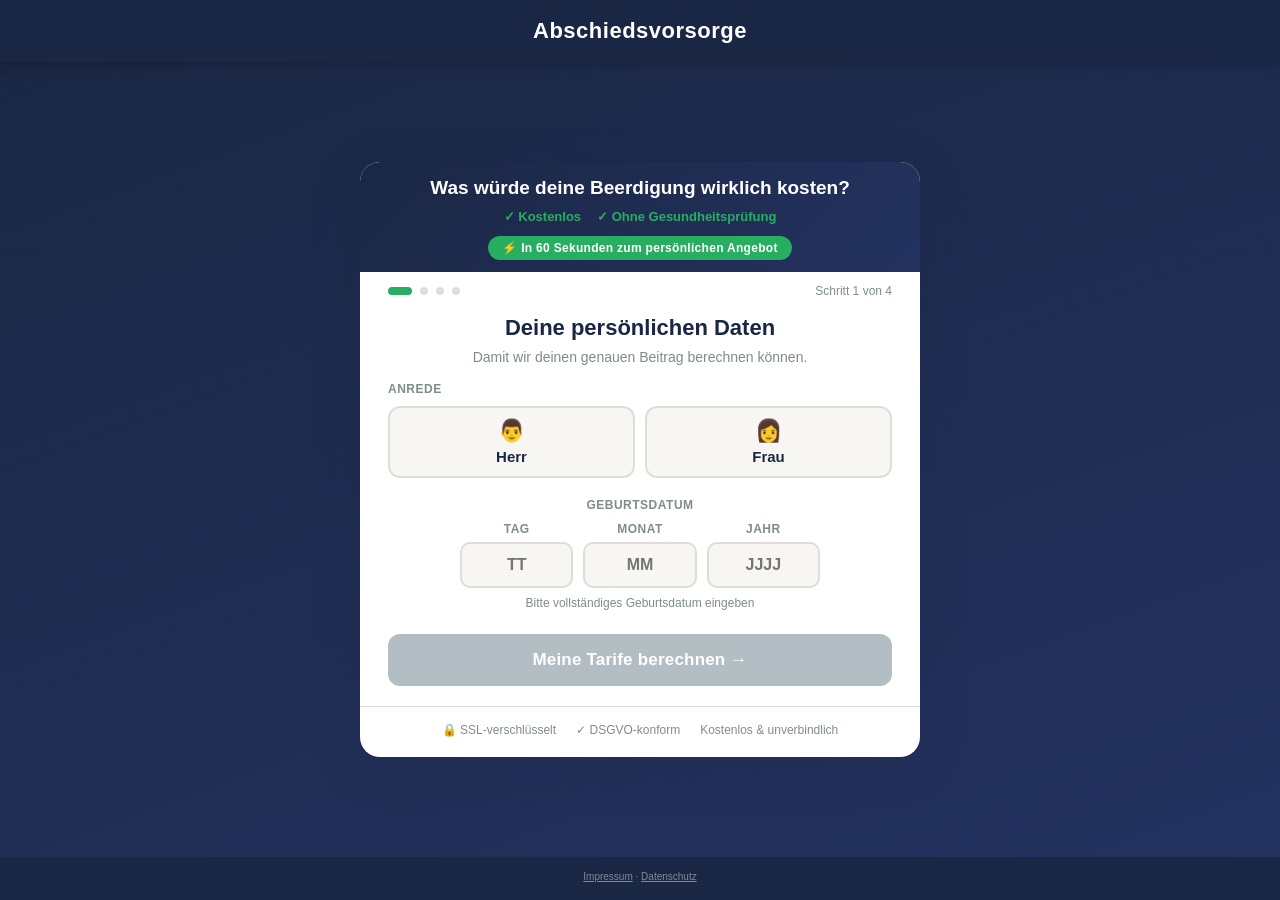
==== funnel/index.html @ d7d6e202 "Add Abschiedsvorsorge funnel" ====
<!DOCTYPE html>
<html lang="de">
<head>
<meta charset="UTF-8">
<meta name="viewport" content="width=device-width, initial-scale=1.0">
<title>Abschiedsvorsorge – Jetzt Beitrag berechnen</title>
<link href="https://fonts.googleapis.com/css2?family=Playfair+Display:wght@400;600;700&family=DM+Sans:wght@300;400;500;600&display=swap" rel="stylesheet">
<style>
  :root {
    --navy: #1a2744;
    --navy-light: #243260;
    --green: #27ae60;
    --green-dark: #1e8449;
    --gold: #c9a84c;
    --white: #ffffff;
    --off-white: #f8f6f2;
    --text: #2c3e50;
    --text-muted: #7f8c8d;
    --border: #e0ddd8;
    --shadow: 0 4px 24px rgba(26,39,68,0.10);
    --shadow-lg: 0 12px 48px rgba(26,39,68,0.18);
  }

  * { box-sizing: border-box; margin: 0; padding: 0; }

  html { height: 100%; }

  body {
    font-family: Arial, sans-serif;
    background: var(--navy);
    color: var(--text);
    height: 100%;
    display: flex;
    flex-direction: column;
    overflow: hidden;
  }

  /* ─── HEADER ─── */
  .header {
    background: var(--navy);
    padding: 18px 24px;
    display: flex;
    justify-content: center;
    align-items: center;
    position: sticky;
    top: 0;
    z-index: 100;
    box-shadow: 0 2px 12px rgba(0,0,0,0.2);
  }
  .logo {
    font-family: Arial, sans-serif;
    color: var(--white);
    font-size: 22px;
    font-weight: 700;
    letter-spacing: 0.5px;
  }
  .logo span { color: var(--white); }
  .trust-badge {
    position: absolute;
    right: 24px;
    background: rgba(39,174,96,0.15);
    border: 1px solid rgba(39,174,96,0.4);
    color: #5dbd85;
    font-size: 12px;
    font-weight: 500;
    padding: 5px 12px;
    border-radius: 20px;
    display: flex;
    align-items: center;
    gap: 5px;
  }

  /* ─── HERO ─── */
  .hero {
    background: linear-gradient(160deg, var(--navy) 0%, var(--navy-light) 100%);
    padding: 48px 24px 56px;
    text-align: center;
    position: relative;
    overflow: hidden;
  }
  .hero::before {
    content: '';
    position: absolute;
    top: -80px; right: -80px;
    width: 320px; height: 320px;
    border-radius: 50%;
    background: radial-gradient(circle, rgba(201,168,76,0.08) 0%, transparent 70%);
  }
  .hero-eyebrow {
    font-size: 13px;
    font-weight: 500;
    letter-spacing: 2px;
    text-transform: uppercase;
    color: var(--gold);
    margin-bottom: 16px;
  }
  .hero h1 {
    font-family: Arial, sans-serif;
    color: var(--white);
    font-size: clamp(26px, 5vw, 38px);
    font-weight: 700;
    line-height: 1.25;
    margin-bottom: 14px;
    max-width: 560px;
    margin-left: auto;
    margin-right: auto;
  }
  .hero-sub {
    color: rgba(255,255,255,0.7);
    font-size: 16px;
    font-weight: 300;
    max-width: 440px;
    margin: 0 auto 32px;
    line-height: 1.6;
  }
  .stat-pill {
    display: inline-flex;
    align-items: center;
    gap: 8px;
    background: rgba(255,255,255,0.08);
    border: 1px solid rgba(255,255,255,0.15);
    border-radius: 30px;
    padding: 8px 18px;
    color: rgba(255,255,255,0.85);
    font-size: 14px;
  }
  .stat-pill strong { color: var(--white); }

  /* ─── PAGE BODY ─── */
  .page-body {
    flex: 1;
    background: linear-gradient(160deg, var(--navy) 0%, var(--navy-light) 100%);
    display: flex;
    align-items: center;
    justify-content: center;
    padding: 20px 16px;
    overflow: hidden;
  }

  /* ─── MAIN CARD ─── */
  .main-card {
    max-width: 560px;
    width: 100%;
    margin: 0;
    background: var(--white);
    border-radius: 20px;
    box-shadow: var(--shadow-lg);
    overflow-x: hidden;
    overflow-y: auto;
    max-height: calc(100vh - 96px);
    position: relative;
    z-index: 10;
  }

  /* ─── CARD HERO ─── */
  .card-hero {
    background: linear-gradient(135deg, var(--navy) 0%, var(--navy-light) 100%);
    padding: 14px 28px 12px;
    text-align: center;
  }
  .card-hero-pill {
    display: inline-flex;
    align-items: center;
    gap: 6px;
    background: var(--green);
    color: var(--white);
    font-size: 12px;
    font-weight: 600;
    padding: 5px 14px;
    border-radius: 20px;
    margin-top: 2px;
    letter-spacing: 0.3px;
  }
  .card-hero h2 {
    font-family: Arial, sans-serif;
    color: var(--white);
    font-size: clamp(16px, 4vw, 19px);
    font-weight: 700;
    line-height: 1.3;
    margin-bottom: 8px;
  }
  .card-hero-checks {
    display: flex;
    flex-direction: row;
    justify-content: center;
    gap: 16px;
    margin-top: 6px;
    margin-bottom: 10px;
  }
  .card-hero-checks span {
    color: var(--green);
    font-size: 13px;
    font-weight: 600;
    text-align: center;
  }

  /* ─── STEP INDICATOR ─── */
  .step-indicator {
    display: flex;
    padding: 12px 28px 0;
    gap: 8px;
    align-items: center;
  }
  .step-dot {
    width: 8px; height: 8px;
    border-radius: 50%;
    background: var(--border);
    transition: all 0.3s;
  }
  .step-dot.active { background: var(--green); width: 24px; border-radius: 4px; }
  .step-dot.done { background: var(--green); }
  .step-label {
    margin-left: auto;
    font-size: 12px;
    color: var(--text-muted);
    font-weight: 500;
  }

  /* ─── STEP PANELS ─── */
  .step {
    display: none;
    padding: 16px 28px 20px;
    animation: fadeIn 0.35s ease;
  }
  .step.active { display: block; }

  @keyframes fadeIn {
    from { opacity: 0; transform: translateY(8px); }
    to { opacity: 1; transform: translateY(0); }
  }

  .step-title {
    font-family: Arial, sans-serif;
    font-size: 22px;
    font-weight: 700;
    color: var(--navy);
    margin-bottom: 4px;
    line-height: 1.3;
  }
  .step-desc {
    font-size: 14px;
    color: var(--text-muted);
    margin-bottom: 14px;
    line-height: 1.5;
  }

  /* ─── GENDER SELECTOR ─── */
  .gender-grid {
    display: grid;
    grid-template-columns: 1fr 1fr;
    gap: 10px;
    margin-bottom: 14px;
  }
  .gender-btn {
    border: 2px solid var(--border);
    border-radius: 12px;
    padding: 10px 12px;
    cursor: pointer;
    text-align: center;
    transition: all 0.2s;
    background: var(--off-white);
    font-family: Arial, sans-serif;
  }
  .gender-btn:hover { border-color: var(--navy); background: #f0f2f8; }
  .gender-btn.selected {
    border-color: var(--navy);
    background: #eef0f8;
  }
  .gender-btn .icon { font-size: 22px; display: block; margin-bottom: 4px; }
  .gender-btn .label { font-size: 15px; font-weight: 600; color: var(--navy); }

  /* ─── DATE INPUT ─── */
  .date-row {
    display: grid;
    grid-template-columns: repeat(3, 1fr);
    gap: 10px;
    max-width: 360px;
    margin: 0 auto 8px;
  }
  .input-group { display: flex; flex-direction: column; gap: 6px; }
  .input-group label {
    font-size: 12px;
    font-weight: 600;
    color: var(--text-muted);
    text-transform: uppercase;
    letter-spacing: 0.5px;
    text-align: center;
  }
  .input-group input, .input-group select {
    border: 2px solid var(--border);
    border-radius: 10px;
    padding: 12px 14px;
    font-size: 16px;
    font-family: Arial, sans-serif;
    color: var(--navy);
    font-weight: 600;
    background: var(--off-white);
    transition: border-color 0.2s;
    width: 100%;
    text-align: center;
    -webkit-appearance: none;
  }
  .input-group input:focus, .input-group select:focus {
    outline: none;
    border-color: var(--navy);
    background: var(--white);
  }
  .age-hint {
    font-size: 12px;
    color: var(--text-muted);
    margin-bottom: 20px;
    min-height: 18px;
    text-align: center;
  }
  .age-hint.valid { color: var(--green); font-weight: 500; }
  .age-hint.error { color: #e74c3c; }

  /* ─── BUTTONS ─── */
  .btn-primary {
    width: 100%;
    background: var(--green);
    color: var(--white);
    border: none;
    border-radius: 12px;
    padding: 16px 24px;
    font-size: 17px;
    font-weight: 600;
    font-family: Arial, sans-serif;
    cursor: pointer;
    transition: all 0.2s;
    display: flex;
    align-items: center;
    justify-content: center;
    gap: 8px;
    letter-spacing: 0.2px;
    outline: none;
    text-decoration: none;
  }
  .btn-primary:focus { outline: none; }
  .btn-primary:hover { background: var(--green-dark); transform: translateY(-1px); box-shadow: 0 6px 20px rgba(39,174,96,0.35); }
  .btn-primary:disabled { background: #b2bec3; cursor: not-allowed; transform: none; box-shadow: none; }

  .btn-back {
    background: none;
    border: none;
    color: var(--text-muted);
    font-size: 13px;
    font-family: Arial, sans-serif;
    cursor: pointer;
    padding: 8px 0;
    display: flex;
    align-items: center;
    gap: 4px;
    margin-top: 12px;
  }
  .btn-back:hover { color: var(--navy); }

  /* ─── LOADER ─── */
  .loader-wrap {
    text-align: center;
    padding: 20px 0 8px;
  }
  .loader-dots {
    display: flex;
    justify-content: center;
    gap: 8px;
    margin-bottom: 16px;
  }
  .loader-dots span {
    width: 10px; height: 10px;
    border-radius: 50%;
    background: var(--navy);
    animation: bounce 1.2s infinite;
  }
  .loader-dots span:nth-child(2) { animation-delay: 0.2s; background: var(--gold); }
  .loader-dots span:nth-child(3) { animation-delay: 0.4s; background: var(--green); }
  @keyframes bounce {
    0%, 60%, 100% { transform: translateY(0); opacity: 0.4; }
    30% { transform: translateY(-10px); opacity: 1; }
  }
  .loader-text { color: var(--text-muted); font-size: 15px; }
  .loader-text strong { color: var(--navy); }

  /* ─── TARIF CARDS ─── */
  .tarif-intro {
    font-size: 12px;
    color: var(--text-muted);
    margin-bottom: 14px;
    padding: 8px 12px;
    background: var(--off-white);
    border-radius: 8px;
    line-height: 1.5;
    text-align: center;
  }
  .tarif-intro strong { color: var(--navy); }

  .tarif-grid {
    display: grid;
    grid-template-columns: repeat(3, 1fr);
    gap: 8px;
    margin-bottom: 14px;
  }
  .tarif-card {
    border: 2px solid var(--border);
    border-radius: 12px;
    padding: 12px 10px;
    cursor: pointer;
    transition: all 0.2s;
    position: relative;
    background: var(--white);
    text-align: center;
  }
  .tarif-card:hover { border-color: var(--navy); transform: translateY(-2px); box-shadow: var(--shadow); }
  .tarif-card.recommended {
    border-color: var(--green);
    background: linear-gradient(135deg, #f0faf4 0%, #ffffff 100%);
  }
  .recommended-badge {
    position: absolute;
    top: -10px; left: 50%; transform: translateX(-50%);
    background: var(--green);
    color: var(--white);
    font-size: 9px;
    font-weight: 700;
    padding: 2px 10px;
    border-radius: 20px;
    letter-spacing: 0.5px;
    text-transform: uppercase;
    white-space: nowrap;
  }
  .tarif-name {
    font-size: 13px;
    font-weight: 700;
    color: var(--navy);
    margin-bottom: 6px;
    margin-top: 4px;
  }
  .tarif-mid-row {
    display: flex;
    justify-content: space-between;
    align-items: center;
    gap: 4px;
    padding: 6px 0;
    border-top: 1px solid var(--border);
    border-bottom: 1px solid var(--border);
    margin-bottom: 8px;
  }
  .tarif-vs-block { text-align: left; }
  .tarif-vs-amount {
    font-family: Arial, sans-serif;
    font-size: 17px;
    font-weight: 700;
    color: var(--navy);
    line-height: 1.1;
  }
  .tarif-vs-label {
    font-size: 8px;
    color: var(--text-muted);
    text-transform: uppercase;
    letter-spacing: 0.3px;
  }
  .tarif-price-block { text-align: right; }
  .tarif-price-row {
    display: flex;
    align-items: baseline;
    justify-content: flex-end;
    gap: 2px;
  }
  .tarif-ab { font-size: 9px; color: var(--text-muted); }
  .tarif-price { font-size: 17px; font-weight: 700; color: var(--navy); font-family: Arial, sans-serif; }
  .tarif-price-unit { font-size: 9px; color: var(--text-muted); display: block; }
  .tarif-features {
    display: grid;
    grid-template-columns: 1fr 1fr;
    gap: 3px 4px;
    margin-bottom: 10px;
    text-align: left;
  }
  .tarif-feature {
    font-size: 10px;
    color: var(--green);
    font-weight: 600;
    display: flex;
    align-items: center;
    gap: 3px;
  }
  .tarif-select-btn {
    width: 100%;
    padding: 8px 4px;
    border-radius: 8px;
    font-size: 11px;
    font-weight: 600;
    font-family: Arial, sans-serif;
    cursor: pointer;
    border: 2px solid var(--border);
    background: var(--off-white);
    color: var(--navy);
    transition: all 0.2s;
  }
  .tarif-card.recommended .tarif-select-btn {
    background: var(--green);
    border-color: var(--green);
    color: var(--white);
  }
  .tarif-card:hover .tarif-select-btn,
  .tarif-select-btn:hover {
    background: var(--navy);
    border-color: var(--navy);
    color: var(--white);
  }

  /* ─── CONTACT FORM ─── */
  .selected-tarif-bar {
    background: linear-gradient(135deg, var(--navy) 0%, var(--navy-light) 100%);
    border-radius: 12px;
    padding: 14px 18px;
    margin-bottom: 20px;
    display: flex;
    justify-content: space-between;
    align-items: center;
  }
  .selected-tarif-bar .label { color: rgba(255,255,255,0.7); font-size: 12px; }
  .selected-tarif-bar .value { color: var(--white); font-size: 15px; font-weight: 700; }
  .selected-tarif-bar .price { color: var(--white); font-size: 18px; font-weight: 700; font-family: Arial, sans-serif; }

  .form-grid {
    display: grid;
    grid-template-columns: 1fr 1fr;
    gap: 12px;
    margin-bottom: 12px;
  }
  .form-grid.full { grid-template-columns: 1fr; }
  .form-field { display: flex; flex-direction: column; gap: 6px; }
  .form-field label {
    font-size: 12px;
    font-weight: 600;
    color: var(--text-muted);
    text-transform: uppercase;
    letter-spacing: 0.5px;
  }
  .form-field input, .form-field select {
    border: 2px solid var(--border);
    border-radius: 10px;
    padding: 13px 14px;
    font-size: 15px;
    font-family: Arial, sans-serif;
    color: var(--navy);
    background: var(--off-white);
    transition: border-color 0.2s;
    -webkit-appearance: none;
  }
  .form-field input:focus, .form-field select:focus {
    outline: none;
    border-color: var(--green);
    background: var(--white);
  }

  .consent-text {
    font-size: 12px;
    color: var(--text-muted);
    line-height: 1.4;
    margin: 8px 0;
    padding: 8px 12px;
    background: var(--off-white);
    border-radius: 8px;
  }

  /* ─── OTP ─── */
  .otp-info {
    text-align: center;
    padding: 8px 0 20px;
  }
  .otp-icon { font-size: 48px; margin-bottom: 12px; }
  .otp-info h3 {
    font-family: Arial, sans-serif;
    font-size: 20px;
    color: var(--navy);
    margin-bottom: 8px;
  }
  .otp-info p {
    font-size: 14px;
    color: var(--text-muted);
    line-height: 1.6;
    margin-bottom: 4px;
  }
  .otp-phone { font-weight: 700; color: var(--navy); }
  .otp-input-row {
    display: flex;
    gap: 10px;
    justify-content: center;
    margin: 24px 0;
  }
  .otp-digit {
    width: 50px; height: 58px;
    border: 2px solid var(--border);
    border-radius: 12px;
    font-size: 24px;
    font-weight: 700;
    text-align: center;
    font-family: Arial, sans-serif;
    color: var(--navy);
    background: var(--off-white);
    transition: border-color 0.2s;
  }
  .otp-digit:focus { outline: none; border-color: var(--green); background: var(--white); }
  .otp-resend {
    text-align: center;
    font-size: 13px;
    color: var(--text-muted);
    margin-bottom: 8px;
  }
  .otp-resend button {
    background: none;
    border: none;
    color: var(--navy);
    font-weight: 600;
    cursor: pointer;
    font-family: Arial, sans-serif;
    font-size: 13px;
    text-decoration: underline;
  }

  /* ─── SUCCESS ─── */
  .success-wrap {
    text-align: center;
    padding: 8px 0 16px;
  }
  .success-icon {
    width: 72px; height: 72px;
    background: linear-gradient(135deg, var(--green) 0%, #2ecc71 100%);
    border-radius: 50%;
    display: flex;
    align-items: center;
    justify-content: center;
    font-size: 32px;
    margin: 0 auto 20px;
    box-shadow: 0 8px 24px rgba(39,174,96,0.3);
  }
  .success-wrap h3 {
    font-family: Arial, sans-serif;
    font-size: 24px;
    color: var(--navy);
    margin-bottom: 10px;
  }
  .success-wrap p {
    font-size: 15px;
    color: var(--text-muted);
    line-height: 1.6;
    margin-bottom: 8px;
    max-width: 320px;
    margin-left: auto;
    margin-right: auto;
  }
  .success-steps {
    background: var(--off-white);
    border-radius: 12px;
    padding: 16px 20px;
    margin: 20px 0;
    text-align: left;
  }
  .success-step {
    display: flex;
    align-items: flex-start;
    gap: 12px;
    padding: 8px 0;
    font-size: 14px;
    color: var(--text);
    text-align: center;
  }
  .success-step div:last-child { text-align: center; }
  .success-step:not(:last-child) { border-bottom: 1px solid var(--border); }
  .success-step-num {
    width: 24px; height: 24px;
    background: var(--navy);
    color: var(--white);
    border-radius: 50%;
    display: flex;
    align-items: center;
    justify-content: center;
    font-size: 12px;
    font-weight: 700;
    flex-shrink: 0;
    margin-top: 1px;
  }

  /* ─── TRUST FOOTER ─── */
  .trust-footer {
    padding: 16px 28px 20px;
    display: flex;
    justify-content: center;
    gap: 20px;
    flex-wrap: wrap;
    border-top: 1px solid var(--border);
  }
  .trust-item {
    display: flex;
    align-items: center;
    gap: 5px;
    font-size: 12px;
    color: var(--text-muted);
  }

  /* ─── BOTTOM INFO ─── */
  .bottom-info {
    max-width: 560px;
    margin: 24px auto 0;
    padding: 0 16px 40px;
  }
  .bottom-info p {
    font-size: 11px;
    color: var(--text-muted);
    text-align: center;
    line-height: 1.7;
  }

  /* ─── MOBILE ─── */
  @media (max-width: 600px) {
    .page-body { padding: 12px; align-items: flex-start; padding-top: 16px; }
    .main-card { border-radius: 16px; max-height: calc(100vh - 80px); }
    .step { padding: 22px 20px 26px; }
    .trust-badge { display: none; }
    .date-row { max-width: 100%; }
    .tarif-grid { grid-template-columns: 1fr; }
    .tarif-vs-amount { font-size: 20px; }
  }
</style>
</head>
<body>

<header class="header">
  <div class="logo">Abschiedsvorsorge</div>
</header>

<div class="page-body">
<div class="main-card">

  <div class="card-hero">
    <h2>Was würde deine Beerdigung wirklich kosten?</h2>
    <div class="card-hero-checks">
      <span>✓ Kostenlos</span>
      <span>✓ Ohne Gesundheitsprüfung</span>
    </div>
    <div class="card-hero-pill">⚡ In 60 Sekunden zum persönlichen Angebot</div>
  </div>

  <div class="step-indicator" id="stepIndicator">
    <div class="step-dot active" id="dot1"></div>
    <div class="step-dot" id="dot2"></div>
    <div class="step-dot" id="dot3"></div>
    <div class="step-dot" id="dot4"></div>
    <span class="step-label" id="stepLabel">Schritt 1 von 4</span>
  </div>

  <!-- STEP 1: Geschlecht + Geburtsdatum -->
  <div class="step active" id="step1">
    <div class="step-title" style="text-align:center">Deine persönlichen Daten</div>
    <p class="step-desc" style="text-align:center">Damit wir deinen genauen Beitrag berechnen können.</p>

    <div style="margin-bottom:20px">
      <div style="font-size:12px;font-weight:600;color:var(--text-muted);text-transform:uppercase;letter-spacing:0.5px;margin-bottom:10px">Anrede</div>
      <div class="gender-grid">
        <div class="gender-btn" id="btn-herr" onclick="selectGender('Herr')">
          <span class="icon">👨</span>
          <span class="label">Herr</span>
        </div>
        <div class="gender-btn" id="btn-frau" onclick="selectGender('Frau')">
          <span class="icon">👩</span>
          <span class="label">Frau</span>
        </div>
      </div>
    </div>

    <div style="font-size:12px;font-weight:600;color:var(--text-muted);text-transform:uppercase;letter-spacing:0.5px;margin-bottom:10px;text-align:center">Geburtsdatum</div>
    <div class="date-row">
      <div class="input-group">
        <label>Tag</label>
        <input type="text" inputmode="numeric" pattern="[0-9]*" id="bday" maxlength="2" placeholder="TT" oninput="dayInput(this)">
      </div>
      <div class="input-group">
        <label>Monat</label>
        <input type="text" inputmode="numeric" pattern="[0-9]*" id="bmonth" maxlength="2" placeholder="MM" oninput="monthInput(this)">
      </div>
      <div class="input-group">
        <label>Jahr</label>
        <input type="text" inputmode="numeric" pattern="[0-9]*" id="byear" maxlength="4" placeholder="JJJJ" oninput="validateDate()">
      </div>
    </div>
    <div class="age-hint" id="ageHint">Bitte vollständiges Geburtsdatum eingeben</div>

    <button class="btn-primary" id="btnStep1" onclick="goToLoader()" disabled>
      Meine Tarife berechnen →
    </button>
  </div>

  <!-- STEP 2: Loader -->
  <div class="step" id="step2">
    <div class="loader-wrap">
      <div class="loader-dots">
        <span></span><span></span><span></span>
      </div>
      <p class="loader-text" id="loaderText">Wir suchen die <strong>besten Tarife</strong> für dein Alter…</p>
    </div>
  </div>

  <!-- STEP 3: Tarifsauswahl -->
  <div class="step" id="step3">
    <div class="step-title">Deine persönlichen Tarife</div>
    <div class="tarif-intro" id="tarifIntro">Berechnet für <strong id="namePreview"></strong></div>

    <div class="tarif-grid" id="tarifGrid"></div>

    <button class="btn-back" onclick="goBack(1)">← Zurück</button>
  </div>

  <!-- STEP 4: Kontaktdaten -->
  <div class="step" id="step4">
    <div class="step-title">Dein Angebot anfordern</div>

    <div class="selected-tarif-bar" id="selectedTarifBar"></div>

    <div class="form-grid full" style="margin-bottom:12px">
      <div class="form-field">
        <label>Vorname</label>
        <input type="text" id="fname" placeholder="Max" oninput="validateContact()">
      </div>
    </div>
    <div class="form-grid full" style="margin-bottom:12px">
      <div class="form-field">
        <label>Nachname</label>
        <input type="text" id="lname" placeholder="Mustermann" oninput="validateContact()">
      </div>
    </div>
    <div class="form-grid full" style="margin-bottom:12px">
      <div class="form-field">
        <label>Telefonnummer</label>
        <input type="tel" id="phone" placeholder="+49 170 123456" oninput="validateContact()">
      </div>
    </div>
    <div class="form-grid full" style="margin-bottom:8px">
      <div class="form-field">
        <label>E-Mail-Adresse</label>
        <input type="email" id="email" placeholder="max@beispiel.de" oninput="validateContact()">
      </div>
    </div>

    <div class="consent-text">
      Mit dem Absenden stimmst du zu, dass ein Berater der Abschiedsvorsorge dein persönliches Angebot für dich erstellt und dir zuschickt.
    </div>

    <button class="btn-primary" id="btnStep4" onclick="submitLead()" disabled>
      Angebot anfordern →
    </button>

    <button class="btn-back" onclick="goBack(3)">← Zurück</button>
  </div>

  <!-- STEP 5: OTP -->
  <div class="step" id="step5">
    <div class="otp-info">
      <div class="otp-icon">💬</div>
      <h3>Kurz bestätigen</h3>
      <p>Wir haben dir einen 6-stelligen Code per WhatsApp an</p>
      <p class="otp-phone" id="otpPhone"></p>
      <p>geschickt. Bitte gib ihn hier ein:</p>
    </div>

    <div class="otp-input-row">
      <input class="otp-digit" type="number" maxlength="1" id="otp1" oninput="otpInput(this,1)" onkeydown="otpKey(this,1)">
      <input class="otp-digit" type="number" maxlength="1" id="otp2" oninput="otpInput(this,2)" onkeydown="otpKey(this,2)">
      <input class="otp-digit" type="number" maxlength="1" id="otp3" oninput="otpInput(this,3)" onkeydown="otpKey(this,3)">
      <input class="otp-digit" type="number" maxlength="1" id="otp4" oninput="otpInput(this,4)" onkeydown="otpKey(this,4)">
      <input class="otp-digit" type="number" maxlength="1" id="otp5" oninput="otpInput(this,5)" onkeydown="otpKey(this,5)">
      <input class="otp-digit" type="number" maxlength="1" id="otp6" oninput="otpInput(this,6)" onkeydown="otpKey(this,6)">
    </div>

    <div class="otp-resend">Keinen Code erhalten? <button onclick="alert('Code wurde erneut gesendet.')">Erneut senden</button></div>

    <button class="btn-primary" id="btnOTP" onclick="verifyOTP()" disabled>
      Code bestätigen →
    </button>

    <button class="btn-back" onclick="goBack(4)">← Zurück</button>
  </div>

  <!-- STEP 6: Erfolg -->
  <div class="step" id="step6">
    <div class="success-wrap">
      <div class="success-icon">✓</div>
      <h3>Vielen Dank!</h3>
      <p>Deine Anfrage ist eingegangen.</p>

      <div class="success-steps">
        <div class="success-step">
          <div class="success-step-num">1</div>
          <div>Du erhältst jetzt deine Bestätigung per WhatsApp oder Mail.</div>
        </div>
        <div class="success-step">
          <div class="success-step-num">2</div>
          <div>Dein persönliches Angebot wird für dich erstellt.</div>
        </div>
        <div class="success-step">
          <div class="success-step-num">3</div>
          <div>Ein Berater der Abschiedsvorsorge steht jederzeit für dich zur Verfügung.</div>
        </div>
      </div>

      <p style="font-size:13px">Bei Fragen erreichst du uns unter<br><strong style="color:var(--navy)">02181-68717</strong></p>
    </div>
  </div>

  <div class="trust-footer">
    <div class="trust-item">🔒 SSL-verschlüsselt</div>
    <div class="trust-item">✓ DSGVO-konform</div>
    <div class="trust-item">Kostenlos & unverbindlich</div>
  </div>

</div>
</div>

<div style="text-align:center;padding:10px 16px 14px;font-size:10px;color:rgba(255,255,255,0.45);line-height:1.9;">
<div>
    <a href="#" style="color:rgba(255,255,255,0.45)">Impressum</a> ·
    <a href="#" style="color:rgba(255,255,255,0.45)">Datenschutz</a>
  </div>
</div>

<script>
// ─── BEITRAGSTABELLE (intern, Stand 01.01.2025) ───
const TARIFE = {"40":{"basis":12.68,"komfort":18.08,"premium":23.49},"41":{"basis":13.06,"komfort":18.65,"premium":24.24},"42":{"basis":13.45,"komfort":19.24,"premium":25.03},"43":{"basis":13.87,"komfort":19.87,"premium":25.87},"44":{"basis":14.31,"komfort":20.53,"premium":26.75},"45":{"basis":14.78,"komfort":21.23,"premium":27.69},"46":{"basis":15.27,"komfort":21.97,"premium":28.67},"47":{"basis":15.8,"komfort":22.76,"premium":29.72},"48":{"basis":16.34,"komfort":23.57,"premium":30.8},"49":{"basis":16.91,"komfort":24.42,"premium":31.94},"50":{"basis":17.5,"komfort":25.31,"premium":33.12},"51":{"basis":18.12,"komfort":26.25,"premium":34.37},"52":{"basis":18.78,"komfort":27.24,"premium":35.69},"53":{"basis":19.48,"komfort":28.29,"premium":37.09},"54":{"basis":20.23,"komfort":29.4,"premium":38.58},"55":{"basis":21.02,"komfort":30.59,"premium":40.17},"56":{"basis":21.86,"komfort":31.86,"premium":41.85},"57":{"basis":22.76,"komfort":33.2,"premium":43.64},"58":{"basis":23.71,"komfort":34.62,"premium":45.54},"59":{"basis":24.72,"komfort":36.14,"premium":47.55},"60":{"basis":25.79,"komfort":37.74,"premium":49.69},"61":{"basis":26.92,"komfort":39.43,"premium":51.95},"62":{"basis":28.11,"komfort":41.23,"premium":54.34},"63":{"basis":29.38,"komfort":43.13,"premium":56.87},"64":{"basis":30.73,"komfort":45.16,"premium":59.58},"65":{"basis":32.18,"komfort":47.33,"premium":62.48},"66":{"basis":33.74,"komfort":49.67,"premium":65.59},"67":{"basis":35.43,"komfort":52.2,"premium":68.97},"68":{"basis":37.28,"komfort":54.96,"premium":72.65},"69":{"basis":39.3,"komfort":58.0,"premium":76.7},"70":{"basis":41.53,"komfort":61.34,"premium":81.16},"71":{"basis":44.0,"komfort":65.05,"premium":86.1},"72":{"basis":46.77,"komfort":69.21,"premium":91.64},"73":{"basis":49.9,"komfort":73.89,"premium":97.88},"74":{"basis":53.47,"komfort":79.24,"premium":105.02},"75":{"basis":57.61,"komfort":85.46,"premium":113.3},"76":{"basis":62.5,"komfort":92.79,"premium":123.07},"77":{"basis":68.41,"komfort":101.65,"premium":134.88},"78":{"basis":75.76,"komfort":112.66,"premium":149.56},"79":{"basis":85.3,"komfort":126.95,"premium":168.61},"80":{"basis":98.45,"komfort":146.66,"premium":194.87}};

// ─── STATE ───
let state = {
  anrede: null,
  geburtsdatum: null,
  alter: null,
  selectedTarif: null,
  selectedTarifName: null,
  selectedVS: null,
  selectedPrice: null,
};

// ─── SCHRITT 1: Geschlecht ───
function dayInput(el) {
  el.value = el.value.replace(/[^0-9]/g, '').slice(0, 2);
  if (el.value.length === 2) document.getElementById('bmonth').focus();
  validateDate();
}
function monthInput(el) {
  el.value = el.value.replace(/[^0-9]/g, '').slice(0, 2);
  if (el.value.length === 2) document.getElementById('byear').focus();
  validateDate();
}

function selectGender(val) {
  state.anrede = val;
  document.getElementById('btn-herr').classList.toggle('selected', val === 'Herr');
  document.getElementById('btn-frau').classList.toggle('selected', val === 'Frau');
  validateDate();
}

function calcAge(day, month, year) {
  const today = new Date();
  const birth = new Date(year, month - 1, day);
  let age = today.getFullYear() - birth.getFullYear();
  const m = today.getMonth() - birth.getMonth();
  if (m < 0 || (m === 0 && today.getDate() < birth.getDate())) age--;
  return age;
}

function validateDate() {
  const d = parseInt(document.getElementById('bday').value);
  const m = parseInt(document.getElementById('bmonth').value);
  const y = parseInt(document.getElementById('byear').value);
  const hint = document.getElementById('ageHint');
  const btn = document.getElementById('btnStep1');

  if (!d || !m || !y || y.toString().length < 4) {
    hint.textContent = 'Bitte vollständiges Geburtsdatum eingeben';
    hint.className = 'age-hint';
    btn.disabled = true;
    return;
  }
  const age = calcAge(d, m, y);
  if (age < 40 || age > 80) {
    hint.textContent = `Alter ${age} Jahre — Versicherung ist für 40–80 Jahre verfügbar`;
    hint.className = 'age-hint error';
    btn.disabled = true;
    return;
  }
  if (!state.anrede) {
    hint.textContent = `Alter: ${age} Jahre — bitte noch Anrede wählen`;
    hint.className = 'age-hint';
    btn.disabled = true;
    return;
  }
  state.alter = age;
  state.geburtsdatum = `${String(d).padStart(2,'0')}.${String(m).padStart(2,'0')}.${y}`;
  hint.textContent = `✓ Alter: ${age} Jahre — Tarife verfügbar`;
  hint.className = 'age-hint valid';
  btn.disabled = false;
}

// ─── LOADER ───
function goToLoader() {
  showStep(2);
  const msgs = [
    'Wir suchen die <strong>besten Tarife</strong> für dein Alter…',
    'Berechnung mit <strong>aktuellen aktuellen Tarifen</strong>…',
    'Fast fertig — <strong>deine Tarife sind gleich bereit</strong>…'
  ];
  let i = 0;
  const lt = document.getElementById('loaderText');
  const interval = setInterval(() => {
    i++;
    if (i < msgs.length) lt.innerHTML = msgs[i];
  }, 800);
  setTimeout(() => {
    clearInterval(interval);
    buildTarifCards();
    showStep(3);
  }, 2200);
}

// ─── TARIF KARTEN ───
function buildTarifCards() {
  const t = TARIFE[state.alter];
  document.getElementById('namePreview').textContent = `dich — geboren am ${state.geburtsdatum}`;

  const tarife = [
    {
      id: 'basis',
      name: 'Basis',
      vs: '5.000 €',
      price: t.basis,
      features: ['Bestattungskosten', 'Bestattung'],
      recommended: false,
    },
    {
      id: 'komfort',
      name: 'Komfort',
      vs: '7.500 €',
      price: t.komfort,
      features: ['Bestattungskosten', 'Trauerfeier', 'Grabstein'],
      recommended: true,
    },
    {
      id: 'premium',
      name: 'Premium',
      vs: '10.000 €',
      price: t.premium,
      features: ['Bestattungskosten', 'Trauerfeier', 'Grabstein', 'Dauergrabpflege', 'Alle Extras'],
      recommended: false,
    }
  ];

  const grid = document.getElementById('tarifGrid');
  grid.innerHTML = '';
  tarife.forEach(tarif => {
    const featureHTML = tarif.features.map(f =>
      `<span class="tarif-feature">✓ ${f}</span>`
    ).join('');

    grid.innerHTML += `
      <div class="tarif-card ${tarif.recommended ? 'recommended' : ''}" id="tarif-${tarif.id}">
        ${tarif.recommended ? '<div class="recommended-badge">⭐ Meist gewählt</div>' : ''}
        <div class="tarif-name">${tarif.name}</div>
        <div class="tarif-mid-row">
          <div class="tarif-vs-block">
            <div class="tarif-vs-amount">${tarif.vs}</div>
            <div class="tarif-vs-label">Versicherungssumme</div>
          </div>
          <div class="tarif-price-block">
            <div class="tarif-price-row">
              <span class="tarif-ab">ab</span>
              <span class="tarif-price">${tarif.price.toFixed(2).replace('.',',')} €</span>
            </div>
            <span class="tarif-price-unit">/Monat</span>
          </div>
        </div>
        <div class="tarif-features">${featureHTML}</div>
        <button class="tarif-select-btn" onclick="selectTarif('${tarif.id}','${tarif.name}','${tarif.vs}',${tarif.price})">
          Wählen →
        </button>
      </div>
    `;
  });
}

function selectTarif(id, name, vs, price) {
  state.selectedTarif = id;
  state.selectedTarifName = name;
  state.selectedVS = vs;
  state.selectedPrice = price;

  document.getElementById('selectedTarifBar').innerHTML = `
    <div>
      <div class="label">Gewählter Tarif</div>
      <div class="value">${name} · ${vs}</div>
    </div>
    <div class="price">${price.toFixed(2).replace('.',',')} €/Mo</div>
  `;

  showStep(4);
}

// ─── KONTAKT ───
function validateContact() {
  const fn = document.getElementById('fname').value.trim();
  const ln = document.getElementById('lname').value.trim();
  const ph = document.getElementById('phone').value.trim();
  const em = document.getElementById('email').value.trim();
  const btn = document.getElementById('btnStep4');
  btn.disabled = !(fn && ln && ph.length >= 10 && em.includes('@'));
}

function goToOTP() {
  const phone = document.getElementById('phone').value.trim();
  document.getElementById('otpPhone').textContent = phone;
  showStep(5);
  document.getElementById('otp1').focus();
}

// ─── OTP ───
function otpInput(el, idx) {
  const val = el.value.toString();
  if (val.length > 1) el.value = val.slice(-1);
  if (el.value && idx < 6) document.getElementById('otp' + (idx+1)).focus();
  checkOTPComplete();
}
function otpKey(el, idx) {
  if (event.key === 'Backspace' && !el.value && idx > 1) {
    document.getElementById('otp' + (idx-1)).focus();
  }
}
function checkOTPComplete() {
  let full = true;
  for (let i = 1; i <= 6; i++) {
    if (!document.getElementById('otp'+i).value) { full = false; break; }
  }
  document.getElementById('btnOTP').disabled = !full;
}

function verifyOTP() {
  // In Produktion: Make-Webhook aufrufen für echte OTP-Verifizierung
  // Demo: direkt weiter
  submitLead();
}

function submitLead() {
  // Lead-Daten sammeln
  const leadData = {
    anrede: state.anrede,
    vorname: document.getElementById('fname').value.trim(),
    nachname: document.getElementById('lname').value.trim(),
    geburtsdatum: state.geburtsdatum,
    alter: state.alter,
    telefon: document.getElementById('phone').value.trim(),
    email: document.getElementById('email').value.trim(),
    tarif: state.selectedTarifName,
    versicherungssumme: state.selectedVS,
    monatsbeitrag: state.selectedPrice,
    quelle: 'Abschiedsvorsorge Funnel',
    timestamp: new Date().toISOString(),
  };

  console.log('Lead:', leadData);

  // TODO: Webhook an Make.com senden
  // fetch('https://hook.eu1.make.com/DEIN_WEBHOOK', {
  //   method: 'POST',
  //   headers: {'Content-Type': 'application/json'},
  //   body: JSON.stringify(leadData)
  // });

  showStep(6);
}

// ─── STEP NAVIGATION ───
function showStep(n) {
  for (let i = 1; i <= 6; i++) {
    const s = document.getElementById('step'+i);
    s.classList.toggle('active', i === n);
  }
  document.querySelector('.card-hero').style.display = n === 1 ? 'block' : 'none';

  const stepMap = {1:1, 2:2, 3:2, 4:3, 5:4, 6:4};
  const cur = stepMap[n] || n;
  for (let i = 1; i <= 4; i++) {
    const dot = document.getElementById('dot'+i);
    dot.className = 'step-dot' + (i < cur ? ' done' : i === cur ? ' active' : '');
  }
  const labels = {1:'Schritt 1 von 4', 2:'Berechne…', 3:'Schritt 2 von 4', 4:'Schritt 3 von 4', 5:'Schritt 4 von 4', 6:'Fertig!'};
  document.getElementById('stepLabel').textContent = labels[n] || '';

  document.querySelector('.main-card').scrollTop = 0;
  localStorage.setItem('devStep', n);
}

function goBack(toStep) { showStep(toStep); }

const savedStep = parseInt(localStorage.getItem('devStep'));
if (savedStep && savedStep > 1) showStep(savedStep);
</script>

</body>
</html>
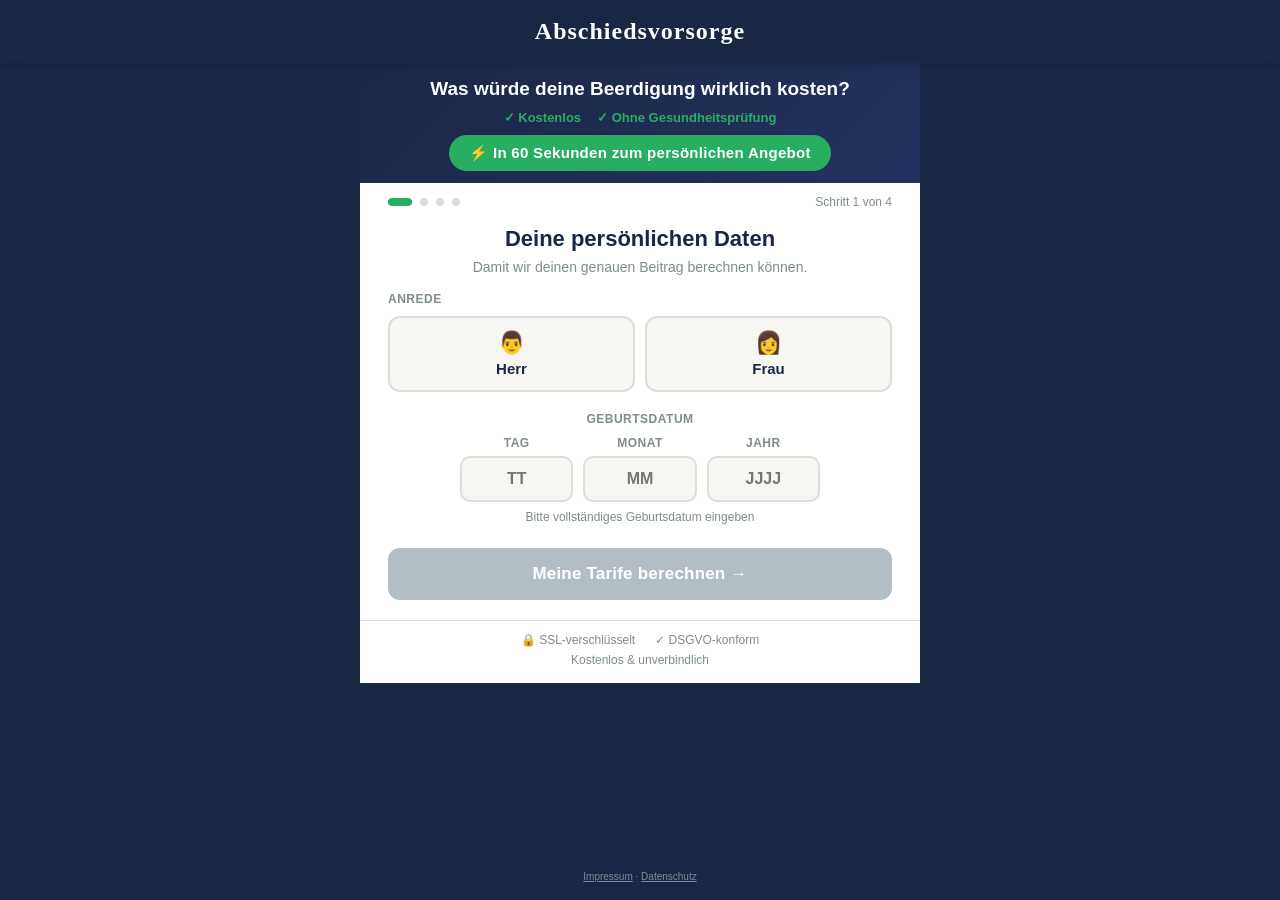
==== commit 11481e1e: "Fix: /mtl. kleingeschrieben" ====
--- a/funnel/index.html
+++ b/funnel/index.html
@@ -2,7 +2,7 @@
 <html lang="de">
 <head>
 <meta charset="UTF-8">
-<meta name="viewport" content="width=device-width, initial-scale=1.0">
+<meta name="viewport" content="width=device-width, initial-scale=1.0, viewport-fit=cover">
 <title>Abschiedsvorsorge – Jetzt Beitrag berechnen</title>
 <link href="https://fonts.googleapis.com/css2?family=Playfair+Display:wght@400;600;700&family=DM+Sans:wght@300;400;500;600&display=swap" rel="stylesheet">
 <style>
@@ -29,10 +29,11 @@
     font-family: Arial, sans-serif;
     background: var(--navy);
     color: var(--text);
-    height: 100%;
+    min-height: 100dvh;
     display: flex;
     flex-direction: column;
     overflow: hidden;
+    padding-bottom: env(safe-area-inset-bottom);
   }
 
   /* ─── HEADER ─── */
@@ -48,11 +49,11 @@
     box-shadow: 0 2px 12px rgba(0,0,0,0.2);
   }
   .logo {
-    font-family: Arial, sans-serif;
+    font-family: 'Playfair Display', serif;
     color: var(--white);
-    font-size: 22px;
+    font-size: 24px;
     font-weight: 700;
-    letter-spacing: 0.5px;
+    letter-spacing: 1px;
   }
   .logo span { color: var(--white); }
   .trust-badge {
@@ -129,12 +130,11 @@
   /* ─── PAGE BODY ─── */
   .page-body {
     flex: 1;
-    background: linear-gradient(160deg, var(--navy) 0%, var(--navy-light) 100%);
-    display: flex;
-    align-items: center;
+    display: flex;
+    align-items: flex-start;
     justify-content: center;
-    padding: 20px 16px;
-    overflow: hidden;
+    overflow-y: auto;
+    overflow-x: hidden;
   }
 
   /* ─── MAIN CARD ─── */
@@ -143,11 +143,9 @@
     width: 100%;
     margin: 0;
     background: var(--white);
-    border-radius: 20px;
-    box-shadow: var(--shadow-lg);
+    border-radius: 0;
     overflow-x: hidden;
     overflow-y: auto;
-    max-height: calc(100vh - 96px);
     position: relative;
     z-index: 10;
   }
@@ -159,17 +157,20 @@
     text-align: center;
   }
   .card-hero-pill {
-    display: inline-flex;
-    align-items: center;
+    display: flex;
+    align-items: center;
+    justify-content: center;
     gap: 6px;
     background: var(--green);
     color: var(--white);
-    font-size: 12px;
+    font-size: 15px;
     font-weight: 600;
-    padding: 5px 14px;
+    padding: 9px 20px;
     border-radius: 20px;
-    margin-top: 2px;
+    margin: 8px auto 0;
     letter-spacing: 0.3px;
+    white-space: nowrap;
+    width: fit-content;
   }
   .card-hero h2 {
     font-family: Arial, sans-serif;
@@ -223,6 +224,12 @@
     animation: fadeIn 0.35s ease;
   }
   .step.active { display: block; }
+  #step2.active {
+    display: flex;
+    align-items: center;
+    justify-content: center;
+    min-height: 300px;
+  }
 
   @keyframes fadeIn {
     from { opacity: 0; transform: translateY(8px); }
@@ -254,7 +261,8 @@
   .gender-btn {
     border: 2px solid var(--border);
     border-radius: 12px;
-    padding: 10px 12px;
+    padding: 12px 12px;
+    min-height: 44px;
     cursor: pointer;
     text-align: center;
     transition: all 0.2s;
@@ -302,7 +310,7 @@
   }
   .input-group input:focus, .input-group select:focus {
     outline: none;
-    border-color: var(--navy);
+    border-color: var(--green);
     background: var(--white);
   }
   .age-hint {
@@ -486,7 +494,8 @@
   }
   .tarif-select-btn {
     width: 100%;
-    padding: 8px 4px;
+    padding: 10px 4px;
+    min-height: 44px;
     border-radius: 8px;
     font-size: 11px;
     font-weight: 600;
@@ -519,9 +528,9 @@
     justify-content: space-between;
     align-items: center;
   }
-  .selected-tarif-bar .label { color: rgba(255,255,255,0.7); font-size: 12px; }
-  .selected-tarif-bar .value { color: var(--white); font-size: 15px; font-weight: 700; }
-  .selected-tarif-bar .price { color: var(--white); font-size: 18px; font-weight: 700; font-family: Arial, sans-serif; }
+  .selected-tarif-bar .label { color: rgba(255,255,255,0.7); font-size: 16px; }
+  .selected-tarif-bar .value { color: var(--white); font-size: 22px; font-weight: 700; }
+  .selected-tarif-bar .price { color: var(--white); font-size: 22px; font-weight: 700; font-family: Arial, sans-serif; }
 
   .form-grid {
     display: grid;
@@ -542,7 +551,7 @@
     border: 2px solid var(--border);
     border-radius: 10px;
     padding: 13px 14px;
-    font-size: 15px;
+    font-size: 16px;
     font-family: Arial, sans-serif;
     color: var(--navy);
     background: var(--off-white);
@@ -586,9 +595,9 @@
   .otp-phone { font-weight: 700; color: var(--navy); }
   .otp-input-row {
     display: flex;
-    gap: 10px;
+    gap: 8px;
     justify-content: center;
-    margin: 24px 0;
+    margin: 20px 0;
   }
   .otp-digit {
     width: 50px; height: 58px;
@@ -654,42 +663,41 @@
   .success-steps {
     background: var(--off-white);
     border-radius: 12px;
-    padding: 16px 20px;
-    margin: 20px 0;
-    text-align: left;
+    padding: 12px 20px;
+    margin: 16px 0;
+    text-align: center;
   }
   .success-step {
     display: flex;
-    align-items: flex-start;
+    align-items: center;
     gap: 12px;
-    padding: 8px 0;
+    min-height: 52px;
+    padding: 10px 0;
     font-size: 14px;
     color: var(--text);
-    text-align: center;
-  }
-  .success-step div:last-child { text-align: center; }
+  }
+  .success-step div:last-child { flex: 1; text-align: center; line-height: 1.45; }
   .success-step:not(:last-child) { border-bottom: 1px solid var(--border); }
   .success-step-num {
-    width: 24px; height: 24px;
+    width: 28px; height: 28px;
     background: var(--navy);
     color: var(--white);
     border-radius: 50%;
     display: flex;
     align-items: center;
     justify-content: center;
-    font-size: 12px;
+    font-size: 13px;
     font-weight: 700;
     flex-shrink: 0;
-    margin-top: 1px;
   }
 
   /* ─── TRUST FOOTER ─── */
   .trust-footer {
-    padding: 16px 28px 20px;
-    display: flex;
-    justify-content: center;
-    gap: 20px;
-    flex-wrap: wrap;
+    padding: 12px 28px 16px;
+    display: flex;
+    flex-direction: column;
+    align-items: center;
+    gap: 6px;
     border-top: 1px solid var(--border);
   }
   .trust-item {
@@ -715,20 +723,41 @@
 
   /* ─── MOBILE ─── */
   @media (max-width: 600px) {
-    .page-body { padding: 12px; align-items: flex-start; padding-top: 16px; }
-    .main-card { border-radius: 16px; max-height: calc(100vh - 80px); }
-    .step { padding: 22px 20px 26px; }
+    body { background: var(--white); }
+    .page-body { padding: 0; align-items: flex-start; background: var(--white); overflow: hidden; }
+    .main-card { border-radius: 0; max-width: 100%; min-height: calc(100dvh - 56px); width: 100%; }
+    .card-hero { padding: 12px 20px 10px; }
+    .card-hero h2 { font-size: 17px; }
+    .step { padding: 14px 20px 18px; }
+    .step-title { font-size: 19px; }
     .trust-badge { display: none; }
     .date-row { max-width: 100%; }
     .tarif-grid { grid-template-columns: 1fr; }
     .tarif-vs-amount { font-size: 20px; }
+    .tarif-features { grid-template-columns: 1fr 1fr; }
+    .tarif-select-btn { font-size: 13px; }
+    .selected-tarif-bar { padding: 12px 14px; margin-bottom: 14px; }
+    .selected-tarif-bar .value { font-size: 13px; }
+    .selected-tarif-bar .price { font-size: 16px; }
+    .btn-primary { padding: 16px 24px; font-size: 16px; min-height: 54px; }
+    .btn-back { padding: 12px 0; min-height: 44px; display: flex; justify-content: center; }
+    .form-field input, .input-group input { font-size: 16px; }
+    .otp-digit { width: 44px; height: 52px; font-size: 20px; gap: 6px; }
+    .otp-input-row { gap: 6px; }
+    .consent-text { font-size: 13px; }
+    .header { padding: 14px 20px; }
+    .logo { font-size: 20px; }
+    .trust-footer { gap: 10px; padding: 12px 16px calc(14px + env(safe-area-inset-bottom)); flex-wrap: nowrap; }
+    .trust-item { font-size: 10px; }
+    .success-wrap h3 { font-size: 20px; }
+    .age-hint { min-height: 24px; }
   }
 </style>
 </head>
 <body>
 
 <header class="header">
-  <div class="logo">Abschiedsvorsorge</div>
+  <div class="logo" onclick="resetFunnel()" style="cursor:pointer">Abschiedsvorsorge</div>
 </header>
 
 <div class="page-body">
@@ -804,7 +833,7 @@
 
   <!-- STEP 3: Tarifsauswahl -->
   <div class="step" id="step3">
-    <div class="step-title">Deine persönlichen Tarife</div>
+    <div class="step-title" style="margin-top:20px">Deine persönlichen Tarife</div>
     <div class="tarif-intro" id="tarifIntro">Berechnet für <strong id="namePreview"></strong></div>
 
     <div class="tarif-grid" id="tarifGrid"></div>
@@ -814,7 +843,7 @@
 
   <!-- STEP 4: Kontaktdaten -->
   <div class="step" id="step4">
-    <div class="step-title">Dein Angebot anfordern</div>
+    <div class="step-title" style="margin-top:20px">Dein Angebot anfordern</div>
 
     <div class="selected-tarif-bar" id="selectedTarifBar"></div>
 
@@ -892,7 +921,7 @@
       <div class="success-steps">
         <div class="success-step">
           <div class="success-step-num">1</div>
-          <div>Du erhältst jetzt deine Bestätigung per WhatsApp oder Mail.</div>
+          <div>Du erhältst jetzt deine Bestätigung<br>per WhatsApp oder Mail.</div>
         </div>
         <div class="success-step">
           <div class="success-step-num">2</div>
@@ -904,14 +933,26 @@
         </div>
       </div>
 
-      <p style="font-size:13px">Bei Fragen erreichst du uns unter<br><strong style="color:var(--navy)">02181-68717</strong></p>
+      <div style="margin-top:16px">
+        <p style="font-size:15px;color:var(--text-muted);margin-bottom:12px">Bei Fragen erreichst du uns unter</p>
+        <div style="display:flex;align-items:center;justify-content:center;gap:12px;flex-wrap:wrap">
+          <a href="tel:+492181687170" style="display:flex;align-items:center;gap:8px;background:var(--navy);color:var(--white);text-decoration:none;padding:12px 20px;border-radius:12px;font-size:18px;font-weight:700">
+            02181-68717
+          </a>
+          <a href="https://wa.me/492181687170" target="_blank" style="display:flex;align-items:center;gap:8px;background:#25D366;color:var(--white);text-decoration:none;padding:12px 20px;border-radius:12px;font-size:18px;font-weight:700">
+            WhatsApp
+          </a>
+        </div>
+      </div>
     </div>
   </div>
 
   <div class="trust-footer">
-    <div class="trust-item">🔒 SSL-verschlüsselt</div>
-    <div class="trust-item">✓ DSGVO-konform</div>
-    <div class="trust-item">Kostenlos & unverbindlich</div>
+    <div style="display:flex;justify-content:center;gap:20px;width:100%">
+      <div class="trust-item">🔒 SSL-verschlüsselt</div>
+      <div class="trust-item">✓ DSGVO-konform</div>
+    </div>
+    <div class="trust-item" style="width:100%;justify-content:center">Kostenlos & unverbindlich</div>
   </div>
 
 </div>
@@ -1018,7 +1059,7 @@
     clearInterval(interval);
     buildTarifCards();
     showStep(3);
-  }, 2200);
+  }, 3200);
 }
 
 // ─── TARIF KARTEN ───
@@ -1074,7 +1115,7 @@
               <span class="tarif-ab">ab</span>
               <span class="tarif-price">${tarif.price.toFixed(2).replace('.',',')} €</span>
             </div>
-            <span class="tarif-price-unit">/Monat</span>
+            <span class="tarif-price-unit">/mtl.nat</span>
           </div>
         </div>
         <div class="tarif-features">${featureHTML}</div>
@@ -1097,7 +1138,7 @@
       <div class="label">Gewählter Tarif</div>
       <div class="value">${name} · ${vs}</div>
     </div>
-    <div class="price">${price.toFixed(2).replace('.',',')} €/Mo</div>
+    <div class="price">${price.toFixed(2).replace('.',',')} €/mtl.</div>
   `;
 
   showStep(4);
@@ -1176,6 +1217,8 @@
 }
 
 // ─── STEP NAVIGATION ───
+let isPopState = false;
+
 function showStep(n) {
   for (let i = 1; i <= 6; i++) {
     const s = document.getElementById('step'+i);
@@ -1193,13 +1236,43 @@
   document.getElementById('stepLabel').textContent = labels[n] || '';
 
   document.querySelector('.main-card').scrollTop = 0;
-  localStorage.setItem('devStep', n);
-}
+
+  if (!isPopState) history.pushState({ step: n }, '');
+}
+
+window.addEventListener('popstate', function(e) {
+  if (e.state && e.state.step) {
+    isPopState = true;
+    showStep(e.state.step);
+    isPopState = false;
+  }
+});
+
+history.replaceState({ step: 1 }, '');
 
 function goBack(toStep) { showStep(toStep); }
 
-const savedStep = parseInt(localStorage.getItem('devStep'));
-if (savedStep && savedStep > 1) showStep(savedStep);
+document.querySelectorAll('#step1 input, #step1 .gender-btn').forEach(el => {
+  el.addEventListener('focus', () => {
+    setTimeout(() => { document.querySelector('.main-card').scrollTop = 0; }, 50);
+  });
+});
+
+
+function resetFunnel() {
+  state = { anrede: null, geburtsdatum: null, alter: null, selectedTarif: null, selectedTarifName: null, selectedVS: null, selectedPrice: null };
+  document.getElementById('btn-herr').classList.remove('selected');
+  document.getElementById('btn-frau').classList.remove('selected');
+  document.getElementById('bday').value = '';
+  document.getElementById('bmonth').value = '';
+  document.getElementById('byear').value = '';
+  document.getElementById('ageHint').textContent = 'Bitte vollständiges Geburtsdatum eingeben';
+  document.getElementById('ageHint').className = 'age-hint';
+  document.getElementById('btnStep1').disabled = true;
+  localStorage.removeItem('devStep');
+  showStep(1);
+}
+
 </script>
 
 </body>
